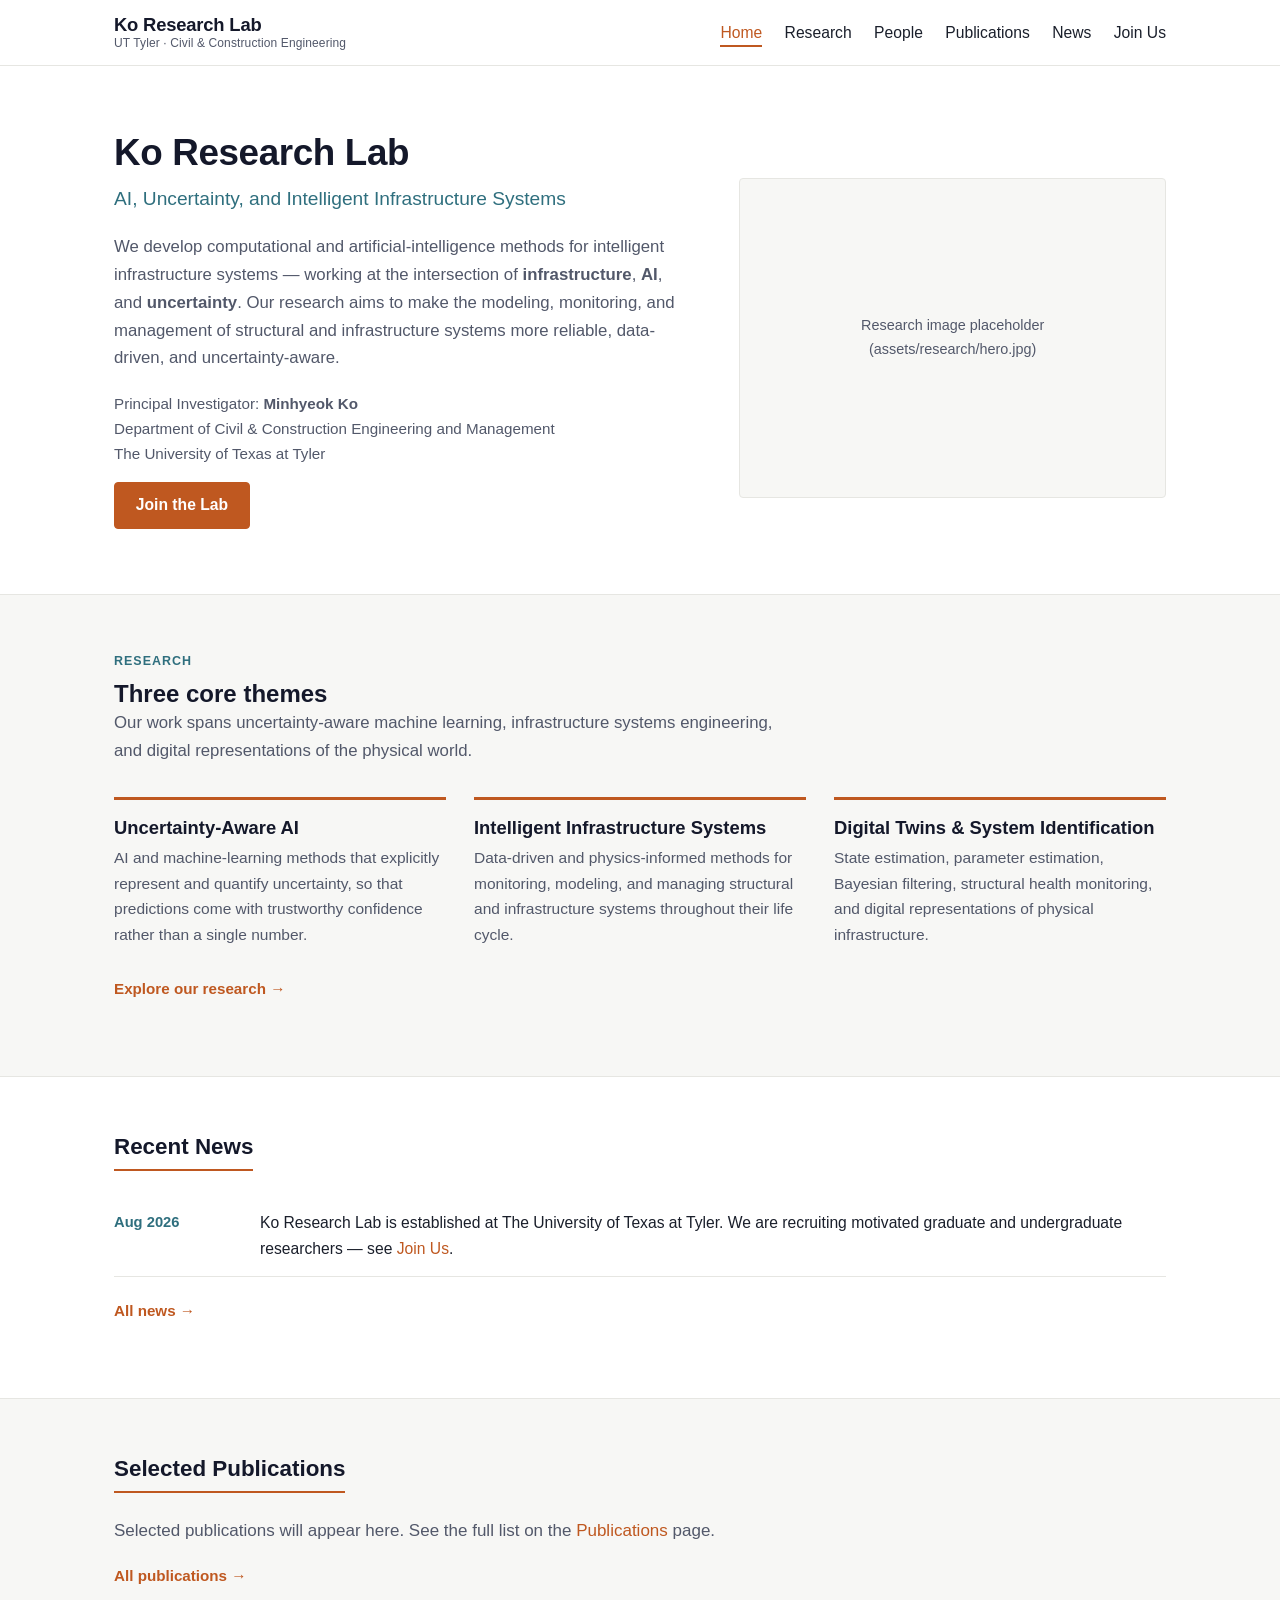
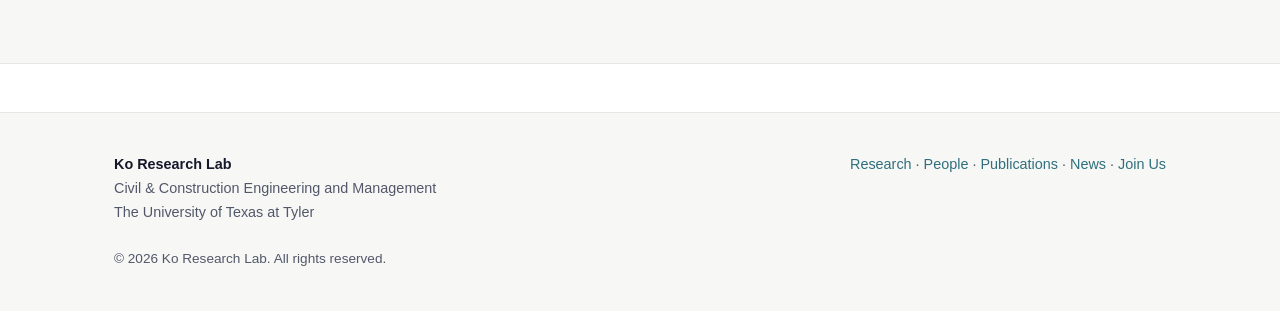
==== index.html @ 1be84fcd "Initial Ko Research Lab website" ====
<!DOCTYPE html>
<html lang="en">
<head>
  <meta charset="UTF-8">
  <meta name="viewport" content="width=device-width, initial-scale=1.0">
  <title>Ko Research Lab</title>
  <meta name="description" content="Ko Research Lab at The University of Texas at Tyler develops computational and AI methods for intelligent infrastructure systems, with an emphasis on uncertainty.">
  <link rel="stylesheet" href="css/style.css">
</head>
<body>

  <!-- ===================== HEADER / NAV ===================== -->
  <!-- NOTE: This nav block is duplicated on every page. If you change a link,
       update it on all pages (index, research, people, publications, news, join). -->
  <header class="site-header">
    <nav class="nav" aria-label="Main navigation">
      <div class="nav-brand">
        <a href="index.html">Ko Research Lab</a>
        <span class="nav-sub">UT Tyler &middot; Civil &amp; Construction Engineering</span>
      </div>
      <button class="nav-toggle" aria-label="Toggle navigation menu" aria-expanded="false">&#9776;</button>
      <ul class="nav-links">
        <li><a href="index.html" class="active">Home</a></li>
        <li><a href="research.html">Research</a></li>
        <li><a href="people.html">People</a></li>
        <li><a href="publications.html">Publications</a></li>
        <li><a href="news.html">News</a></li>
        <li><a href="join.html">Join Us</a></li>
      </ul>
    </nav>
  </header>

  <!-- ===================== HERO ===================== -->
  <section class="hero">
    <div class="container">
      <div class="hero-grid">
        <div class="hero-text">
          <h1>Ko Research Lab</h1>
          <p class="tagline">AI, Uncertainty, and Intelligent Infrastructure Systems</p>
          <p class="lead">
            We develop computational and artificial-intelligence methods for
            intelligent infrastructure systems &mdash; working at the
            intersection of <strong>infrastructure</strong>,
            <strong>AI</strong>, and <strong>uncertainty</strong>. Our research
            aims to make the modeling, monitoring, and management of structural
            and infrastructure systems more reliable, data-driven, and
            uncertainty-aware.
          </p>
          <p class="hero-affiliation">
            Principal Investigator: <strong>Minhyeok Ko</strong><br>
            Department of Civil &amp; Construction Engineering and Management<br>
            The University of Texas at Tyler
          </p>
          <p><a href="join.html" class="btn">Join the Lab</a></p>
        </div>
        <div class="hero-visual">
          <!-- Replace with a research image: put a file in assets/research/
               and set src below, e.g. src="assets/research/hero.jpg" -->
          <div class="hero-image">
            <span>Research image placeholder<br>(assets/research/hero.jpg)</span>
          </div>
        </div>
      </div>
    </div>
  </section>

  <!-- ===================== RESEARCH THEMES ===================== -->
  <section class="section section-soft">
    <div class="container">
      <p class="eyebrow">Research</p>
      <h2 class="mb-0">Three core themes</h2>
      <p class="page-intro">
        Our work spans uncertainty-aware machine learning, infrastructure
        systems engineering, and digital representations of the physical world.
      </p>
      <div class="theme-grid">
        <div class="theme">
          <h3>Uncertainty-Aware AI</h3>
          <p>
            AI and machine-learning methods that explicitly represent and
            quantify uncertainty, so that predictions come with trustworthy
            confidence rather than a single number.
          </p>
        </div>
        <div class="theme">
          <h3>Intelligent Infrastructure Systems</h3>
          <p>
            Data-driven and physics-informed methods for monitoring, modeling,
            and managing structural and infrastructure systems throughout their
            life cycle.
          </p>
        </div>
        <div class="theme">
          <h3>Digital Twins &amp; System Identification</h3>
          <p>
            State estimation, parameter estimation, Bayesian filtering,
            structural health monitoring, and digital representations of
            physical infrastructure.
          </p>
        </div>
      </div>
      <p style="margin-top:1.75rem;">
        <a href="research.html" class="link-more">Explore our research &rarr;</a>
      </p>
    </div>
  </section>

  <!-- ===================== RECENT NEWS ===================== -->
  <section class="section">
    <div class="container">
      <h2 class="section-title">Recent News</h2>
      <!-- To add news, edit news.html (the full list). Mirror the newest few here. -->
      <ul class="news-list">
        <li>
          <span class="news-date">Aug 2026</span>
          <span class="news-text">Ko Research Lab is established at The University of Texas at Tyler. We are recruiting motivated graduate and undergraduate researchers &mdash; see <a href="join.html">Join Us</a>.</span>
        </li>
      </ul>
      <p style="margin-top:1.25rem;">
        <a href="news.html" class="link-more">All news &rarr;</a>
      </p>
    </div>
  </section>

  <!-- ===================== SELECTED PUBLICATIONS ===================== -->
  <section class="section section-soft">
    <div class="container">
      <h2 class="section-title">Selected Publications</h2>
      <!-- Mirror a few highlighted entries from publications.html here. -->
      <p class="text-muted">
        Selected publications will appear here. See the full list on the
        <a href="publications.html">Publications</a> page.
      </p>
      <p style="margin-top:1rem;">
        <a href="publications.html" class="link-more">All publications &rarr;</a>
      </p>
    </div>
  </section>

  <!-- ===================== FOOTER ===================== -->
  <!-- NOTE: This footer is duplicated on every page. -->
  <footer class="site-footer">
    <div class="container">
      <div class="footer-grid">
        <div>
          <span class="footer-brand">Ko Research Lab</span><br>
          Civil &amp; Construction Engineering and Management<br>
          The University of Texas at Tyler
        </div>
        <div>
          <a href="research.html">Research</a> &middot;
          <a href="people.html">People</a> &middot;
          <a href="publications.html">Publications</a> &middot;
          <a href="news.html">News</a> &middot;
          <a href="join.html">Join Us</a>
        </div>
      </div>
      <p style="margin-top:1.5rem; margin-bottom:0; font-size:0.85rem;">
        &copy; <span id="year">2026</span> Ko Research Lab. All rights reserved.
      </p>
    </div>
  </footer>

  <script src="js/main.js"></script>
</body>
</html>
---- css/style.css ----
/* =========================================================================
   Ko Research Lab — stylesheet
   A single, plain CSS file. No preprocessor, no framework, no build step.
   Edit the variables in :root below to adjust the overall look.
   ========================================================================= */

/* ---- Design tokens ---------------------------------------------------- */
:root {
  /* Colors */
  --color-bg: #ffffff;
  --color-bg-soft: #f7f7f5;      /* subtle off-white for alternating sections */
  --color-text: #1a1f2b;         /* near-black, slightly navy */
  --color-text-soft: #52586a;    /* muted body text / captions */
  --color-heading: #14182a;      /* dark navy for headings */
  --color-border: #e6e6e2;       /* hairline borders */

  --color-accent: #bf5820;       /* subtle burnt orange (UT Tyler inspired) */
  --color-accent-dark: #9c4718;  /* darker orange for hover */
  --color-secondary: #2f6f7e;    /* muted blue/teal, used sparingly */

  /* Typography */
  --font-sans: -apple-system, BlinkMacSystemFont, "Segoe UI", Roboto,
               "Helvetica Neue", Arial, "Noto Sans", sans-serif;
  --font-serif: Georgia, "Times New Roman", serif;

  /* Layout */
  --content-width: 1100px;
  --content-narrow: 780px;
  --space: 1rem;

  --radius: 4px;
}

/* ---- Reset / base ----------------------------------------------------- */
*,
*::before,
*::after {
  box-sizing: border-box;
}

html {
  -webkit-text-size-adjust: 100%;
  scroll-behavior: smooth;
}

body {
  margin: 0;
  font-family: var(--font-sans);
  font-size: 17px;
  line-height: 1.65;
  color: var(--color-text);
  background: var(--color-bg);
  -webkit-font-smoothing: antialiased;
  text-rendering: optimizeLegibility;
}

img {
  max-width: 100%;
  height: auto;
  display: block;
}

a {
  color: var(--color-accent);
  text-decoration: none;
}

a:hover {
  color: var(--color-accent-dark);
  text-decoration: underline;
}

h1, h2, h3, h4 {
  color: var(--color-heading);
  line-height: 1.25;
  font-weight: 650;
  margin: 0 0 0.6em;
}

h1 { font-size: 2rem; letter-spacing: -0.01em; }
h2 { font-size: 1.5rem; }
h3 { font-size: 1.15rem; }

p { margin: 0 0 1em; }

hr {
  border: 0;
  border-top: 1px solid var(--color-border);
  margin: 2.5rem 0;
}

/* ---- Layout containers ------------------------------------------------ */
.container {
  width: 100%;
  max-width: var(--content-width);
  margin: 0 auto;
  padding: 0 1.5rem;
}

.container-narrow {
  max-width: var(--content-narrow);
}

.section {
  padding: 3.5rem 0;
}

.section-soft {
  background: var(--color-bg-soft);
  border-top: 1px solid var(--color-border);
  border-bottom: 1px solid var(--color-border);
}

.section-title {
  font-size: 1.4rem;
  margin-bottom: 1.5rem;
  padding-bottom: 0.5rem;
  border-bottom: 2px solid var(--color-accent);
  display: inline-block;
}

/* Small eyebrow / kicker text above headings */
.eyebrow {
  text-transform: uppercase;
  letter-spacing: 0.08em;
  font-size: 0.78rem;
  font-weight: 650;
  color: var(--color-secondary);
  margin-bottom: 0.5rem;
}

/* ---- Site header / navigation ----------------------------------------- */
.site-header {
  border-bottom: 1px solid var(--color-border);
  background: var(--color-bg);
  position: sticky;
  top: 0;
  z-index: 100;
}

.nav {
  display: flex;
  align-items: center;
  justify-content: space-between;
  max-width: var(--content-width);
  margin: 0 auto;
  padding: 0.9rem 1.5rem;
}

.nav-brand {
  display: flex;
  flex-direction: column;
  line-height: 1.2;
}

.nav-brand a {
  color: var(--color-heading);
  text-decoration: none;
  font-weight: 700;
  font-size: 1.15rem;
  letter-spacing: -0.01em;
}

.nav-brand a:hover { color: var(--color-heading); }

.nav-brand .nav-sub {
  font-size: 0.75rem;
  color: var(--color-text-soft);
  font-weight: 500;
  letter-spacing: 0.01em;
}

.nav-links {
  display: flex;
  align-items: center;
  gap: 1.4rem;
  list-style: none;
  margin: 0;
  padding: 0;
}

.nav-links a {
  color: var(--color-text);
  text-decoration: none;
  font-size: 0.98rem;
  font-weight: 500;
  padding: 0.25rem 0;
  border-bottom: 2px solid transparent;
}

.nav-links a:hover {
  color: var(--color-accent);
  border-bottom-color: var(--color-accent);
}

.nav-links a.active {
  color: var(--color-accent);
  border-bottom-color: var(--color-accent);
}

/* Mobile menu toggle (hidden on desktop) */
.nav-toggle {
  display: none;
  background: none;
  border: 1px solid var(--color-border);
  border-radius: var(--radius);
  padding: 0.4rem 0.6rem;
  cursor: pointer;
  color: var(--color-heading);
  font-size: 1.2rem;
  line-height: 1;
}

/* ---- Hero ------------------------------------------------------------- */
.hero {
  padding: 4rem 0 3rem;
}

.hero-grid {
  display: grid;
  grid-template-columns: 1.15fr 0.85fr;
  gap: 3rem;
  align-items: center;
}

.hero h1 {
  font-size: 2.3rem;
  margin-bottom: 0.4rem;
}

.hero .tagline {
  font-size: 1.2rem;
  color: var(--color-secondary);
  font-weight: 500;
  margin-bottom: 1.2rem;
}

.hero .lead {
  font-size: 1.05rem;
  color: var(--color-text-soft);
}

.hero-affiliation {
  font-size: 0.95rem;
  color: var(--color-text-soft);
  margin-top: 1.2rem;
}

/* Hero image / placeholder */
.hero-image {
  width: 100%;
  aspect-ratio: 4 / 3;
  background: var(--color-bg-soft);
  border: 1px solid var(--color-border);
  border-radius: var(--radius);
  display: flex;
  align-items: center;
  justify-content: center;
  color: var(--color-text-soft);
  font-size: 0.9rem;
  text-align: center;
  padding: 1rem;
  overflow: hidden;
}

.hero-image img {
  width: 100%;
  height: 100%;
  object-fit: cover;
}

/* ---- Buttons ---------------------------------------------------------- */
.btn {
  display: inline-block;
  background: var(--color-accent);
  color: #fff;
  padding: 0.6rem 1.3rem;
  border-radius: var(--radius);
  font-weight: 600;
  font-size: 0.98rem;
  text-decoration: none;
  border: 1px solid var(--color-accent);
}

.btn:hover {
  background: var(--color-accent-dark);
  border-color: var(--color-accent-dark);
  color: #fff;
  text-decoration: none;
}

.btn-outline {
  background: transparent;
  color: var(--color-accent);
}

.btn-outline:hover {
  background: var(--color-accent);
  color: #fff;
}

/* ---- Research theme cards (home) -------------------------------------- */
.theme-grid {
  display: grid;
  grid-template-columns: repeat(3, 1fr);
  gap: 1.75rem;
}

.theme {
  border-top: 3px solid var(--color-accent);
  padding-top: 1rem;
}

.theme h3 {
  margin-bottom: 0.4rem;
}

.theme p {
  color: var(--color-text-soft);
  font-size: 0.97rem;
  margin: 0;
}

/* ---- Two-column content (research page etc.) -------------------------- */
.research-theme {
  display: grid;
  grid-template-columns: 1fr;
  gap: 0.5rem;
  padding: 2rem 0;
  border-bottom: 1px solid var(--color-border);
}

.research-theme:last-child {
  border-bottom: 0;
}

.research-theme h2 {
  margin-bottom: 0.3rem;
}

.research-theme .theme-tags {
  font-size: 0.85rem;
  color: var(--color-secondary);
  font-weight: 500;
  margin-bottom: 0.6rem;
}

.research-theme p {
  color: var(--color-text-soft);
  max-width: 70ch;
}

/* Generic image placeholder box */
.img-placeholder {
  background: var(--color-bg-soft);
  border: 1px dashed var(--color-border);
  border-radius: var(--radius);
  display: flex;
  align-items: center;
  justify-content: center;
  color: var(--color-text-soft);
  font-size: 0.85rem;
  min-height: 180px;
  text-align: center;
  padding: 1rem;
}

/* ---- News list -------------------------------------------------------- */
.news-list {
  list-style: none;
  margin: 0;
  padding: 0;
}

.news-list li {
  display: grid;
  grid-template-columns: 130px 1fr;
  gap: 1rem;
  padding: 0.9rem 0;
  border-bottom: 1px solid var(--color-border);
}

.news-list .news-date {
  color: var(--color-secondary);
  font-weight: 600;
  font-size: 0.92rem;
  white-space: nowrap;
}

.news-list .news-text {
  color: var(--color-text);
  font-size: 0.98rem;
}

/* ---- Publications ----------------------------------------------------- */
.pub-list {
  list-style: none;
  margin: 0;
  padding: 0;
}

.pub {
  padding: 1.3rem 0;
  border-bottom: 1px solid var(--color-border);
}

.pub:last-child { border-bottom: 0; }

.pub-title {
  font-weight: 600;
  color: var(--color-heading);
  margin: 0 0 0.25rem;
  font-size: 1.03rem;
}

.pub-authors {
  color: var(--color-text-soft);
  font-size: 0.95rem;
  margin: 0 0 0.2rem;
}

.pub-authors .me {
  color: var(--color-text);
  font-weight: 700;
}

.pub-venue {
  font-size: 0.93rem;
  color: var(--color-text-soft);
  font-style: italic;
  margin: 0 0 0.4rem;
}

.pub-links {
  display: flex;
  flex-wrap: wrap;
  gap: 0.5rem;
  font-size: 0.85rem;
}

.pub-links a {
  display: inline-block;
  padding: 0.15rem 0.55rem;
  border: 1px solid var(--color-border);
  border-radius: var(--radius);
  color: var(--color-secondary);
  font-weight: 500;
}

.pub-links a:hover {
  border-color: var(--color-accent);
  color: var(--color-accent);
  text-decoration: none;
}

.year-heading {
  font-size: 1.1rem;
  color: var(--color-accent);
  margin: 2rem 0 0.5rem;
  font-weight: 700;
}

/* ---- People ----------------------------------------------------------- */
.people-group {
  margin-bottom: 3rem;
}

.person-grid {
  display: grid;
  grid-template-columns: repeat(auto-fill, minmax(220px, 1fr));
  gap: 2rem;
}

.person {
  display: flex;
  flex-direction: column;
}

.person-photo {
  width: 150px;
  height: 150px;
  border-radius: 50%;
  object-fit: cover;
  background: var(--color-bg-soft);
  border: 1px solid var(--color-border);
  margin-bottom: 0.8rem;
}

.person-photo.placeholder {
  display: flex;
  align-items: center;
  justify-content: center;
  color: var(--color-text-soft);
  font-size: 0.8rem;
  text-align: center;
}

.person h3 {
  margin: 0 0 0.15rem;
  font-size: 1.05rem;
}

.person .person-title {
  color: var(--color-text-soft);
  font-size: 0.9rem;
  margin-bottom: 0.35rem;
}

.person .person-interests {
  font-size: 0.9rem;
  color: var(--color-text-soft);
  margin-bottom: 0.5rem;
}

.person-links {
  display: flex;
  flex-wrap: wrap;
  gap: 0.6rem;
  font-size: 0.85rem;
}

/* PI featured block */
.pi {
  display: grid;
  grid-template-columns: 200px 1fr;
  gap: 2rem;
  align-items: start;
}

.pi .person-photo {
  width: 200px;
  height: 200px;
  border-radius: var(--radius);
}

.pi h3 { font-size: 1.3rem; }

/* ---- Join Us ---------------------------------------------------------- */
.join-block {
  padding: 1.8rem 0;
  border-bottom: 1px solid var(--color-border);
}

.join-block:last-child { border-bottom: 0; }

.callout {
  background: var(--color-bg-soft);
  border-left: 3px solid var(--color-accent);
  padding: 1rem 1.25rem;
  border-radius: 0 var(--radius) var(--radius) 0;
  margin: 1rem 0;
  color: var(--color-text-soft);
  font-size: 0.95rem;
}

/* ---- Simple content lists --------------------------------------------- */
.page-intro {
  max-width: 72ch;
  color: var(--color-text-soft);
  font-size: 1.05rem;
  margin-bottom: 2rem;
}

/* ---- Footer ----------------------------------------------------------- */
.site-footer {
  border-top: 1px solid var(--color-border);
  background: var(--color-bg-soft);
  padding: 2.5rem 0;
  margin-top: 3rem;
  font-size: 0.9rem;
  color: var(--color-text-soft);
}

.footer-grid {
  display: flex;
  flex-wrap: wrap;
  justify-content: space-between;
  gap: 1.5rem;
}

.footer-grid a { color: var(--color-secondary); }

.site-footer .footer-brand {
  font-weight: 700;
  color: var(--color-heading);
}

/* ---- Utilities -------------------------------------------------------- */
.text-muted { color: var(--color-text-soft); }
.mt-0 { margin-top: 0; }
.mb-0 { margin-bottom: 0; }

.link-more {
  font-weight: 600;
  font-size: 0.95rem;
}

/* ---- Responsive ------------------------------------------------------- */
@media (max-width: 860px) {
  .hero-grid {
    grid-template-columns: 1fr;
    gap: 2rem;
  }

  .theme-grid {
    grid-template-columns: 1fr;
    gap: 1.5rem;
  }

  .pi {
    grid-template-columns: 1fr;
    gap: 1rem;
  }

  /* Mobile navigation */
  .nav-toggle {
    display: block;
  }

  .nav-links {
    display: none;
    position: absolute;
    top: 100%;
    left: 0;
    right: 0;
    flex-direction: column;
    align-items: flex-start;
    gap: 0;
    background: var(--color-bg);
    border-bottom: 1px solid var(--color-border);
    padding: 0.5rem 1.5rem 1rem;
  }

  .nav-links.open {
    display: flex;
  }

  .nav-links li {
    width: 100%;
  }

  .nav-links a {
    display: block;
    width: 100%;
    padding: 0.6rem 0;
    border-bottom: 1px solid var(--color-border);
  }

  .nav-links a:hover {
    border-bottom-color: var(--color-border);
  }
}

@media (max-width: 560px) {
  body { font-size: 16px; }
  .hero h1 { font-size: 1.9rem; }
  .news-list li { grid-template-columns: 1fr; gap: 0.15rem; }
  .section { padding: 2.5rem 0; }
}
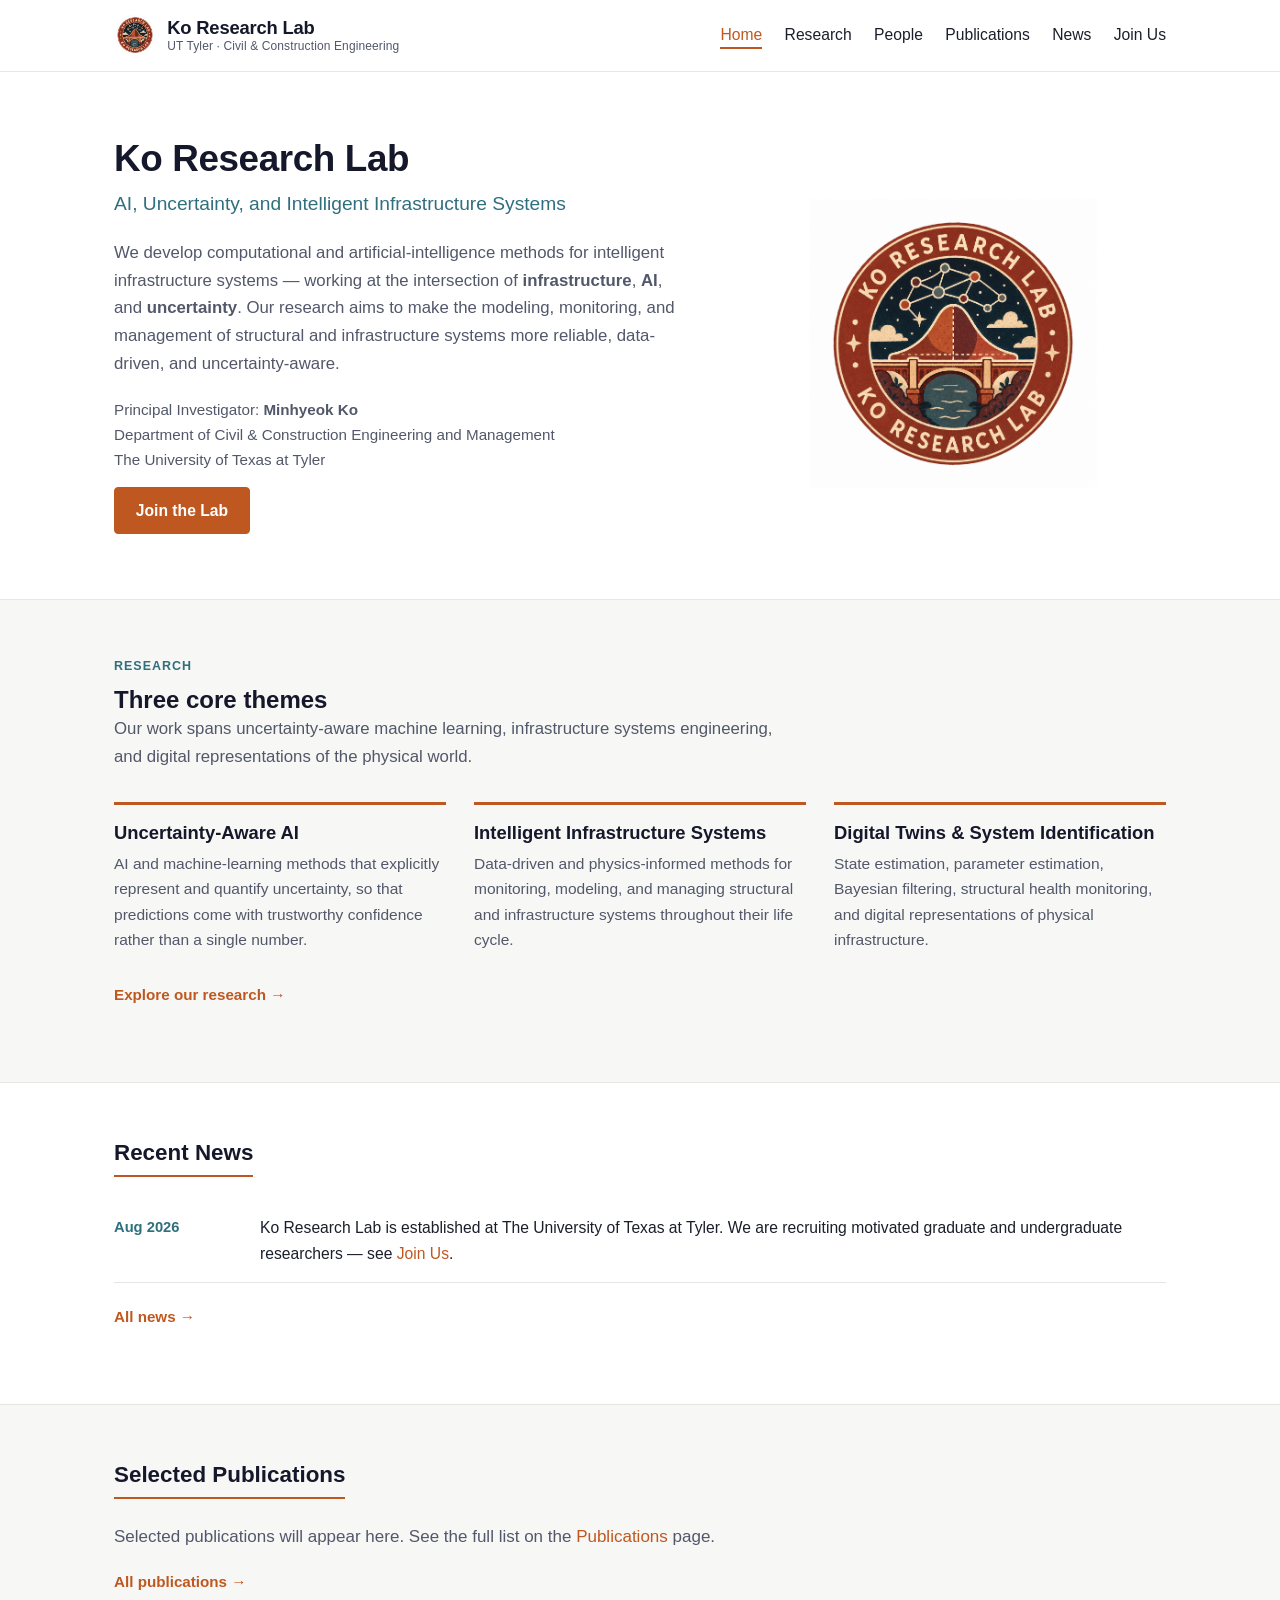
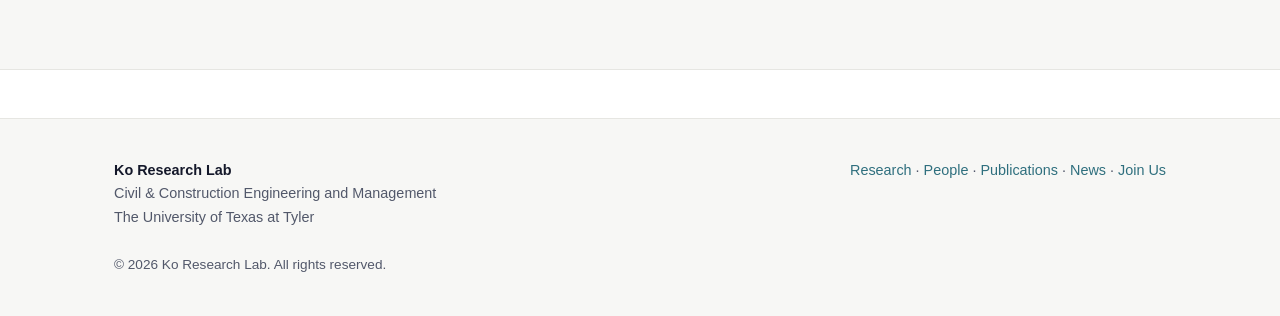
==== commit 44ee2831: "Add Ko Research Lab logo" ====
--- a/index.html
+++ b/index.html
@@ -5,6 +5,7 @@
   <meta name="viewport" content="width=device-width, initial-scale=1.0">
   <title>Ko Research Lab</title>
   <meta name="description" content="Ko Research Lab at The University of Texas at Tyler develops computational and AI methods for intelligent infrastructure systems, with an emphasis on uncertainty.">
+  <link rel="icon" type="image/png" href="assets/logo/logo-ko-lab.png">
   <link rel="stylesheet" href="css/style.css">
 </head>
 <body>
@@ -15,8 +16,11 @@
   <header class="site-header">
     <nav class="nav" aria-label="Main navigation">
       <div class="nav-brand">
-        <a href="index.html">Ko Research Lab</a>
-        <span class="nav-sub">UT Tyler &middot; Civil &amp; Construction Engineering</span>
+        <a href="index.html" aria-label="Ko Research Lab — home"><img class="nav-logo" src="assets/logo/logo-ko-lab.png" alt="Ko Research Lab logo"></a>
+        <div class="nav-brand-text">
+          <a href="index.html">Ko Research Lab</a>
+          <span class="nav-sub">UT Tyler &middot; Civil &amp; Construction Engineering</span>
+        </div>
       </div>
       <button class="nav-toggle" aria-label="Toggle navigation menu" aria-expanded="false">&#9776;</button>
       <ul class="nav-links">
@@ -54,10 +58,10 @@
           <p><a href="join.html" class="btn">Join the Lab</a></p>
         </div>
         <div class="hero-visual">
-          <!-- Replace with a research image: put a file in assets/research/
-               and set src below, e.g. src="assets/research/hero.jpg" -->
-          <div class="hero-image">
-            <span>Research image placeholder<br>(assets/research/hero.jpg)</span>
+          <!-- Lab badge. To use a research photo instead, remove the
+               hero-logo class and point the img at assets/research/hero.jpg -->
+          <div class="hero-image hero-logo">
+            <img src="assets/logo/logo-ko-lab.png" alt="Ko Research Lab logo">
           </div>
         </div>
       </div>
--- a/css/style.css
+++ b/css/style.css
@@ -149,8 +149,21 @@
 
 .nav-brand {
   display: flex;
+  align-items: center;
+  gap: 0.7rem;
+  line-height: 1.2;
+}
+
+.nav-logo {
+  width: 42px;
+  height: 42px;
+  border-radius: 50%;
+  flex-shrink: 0;
+}
+
+.nav-brand-text {
+  display: flex;
   flex-direction: column;
-  line-height: 1.2;
 }
 
 .nav-brand a {
@@ -267,6 +280,20 @@
   width: 100%;
   height: 100%;
   object-fit: cover;
+}
+
+/* When the hero shows the lab logo/badge rather than a photo */
+.hero-image.hero-logo {
+  background: var(--color-bg);
+  border: 0;
+}
+
+.hero-image.hero-logo img {
+  width: auto;
+  height: auto;
+  max-width: 78%;
+  max-height: 100%;
+  object-fit: contain;
 }
 
 /* ---- Buttons ---------------------------------------------------------- */
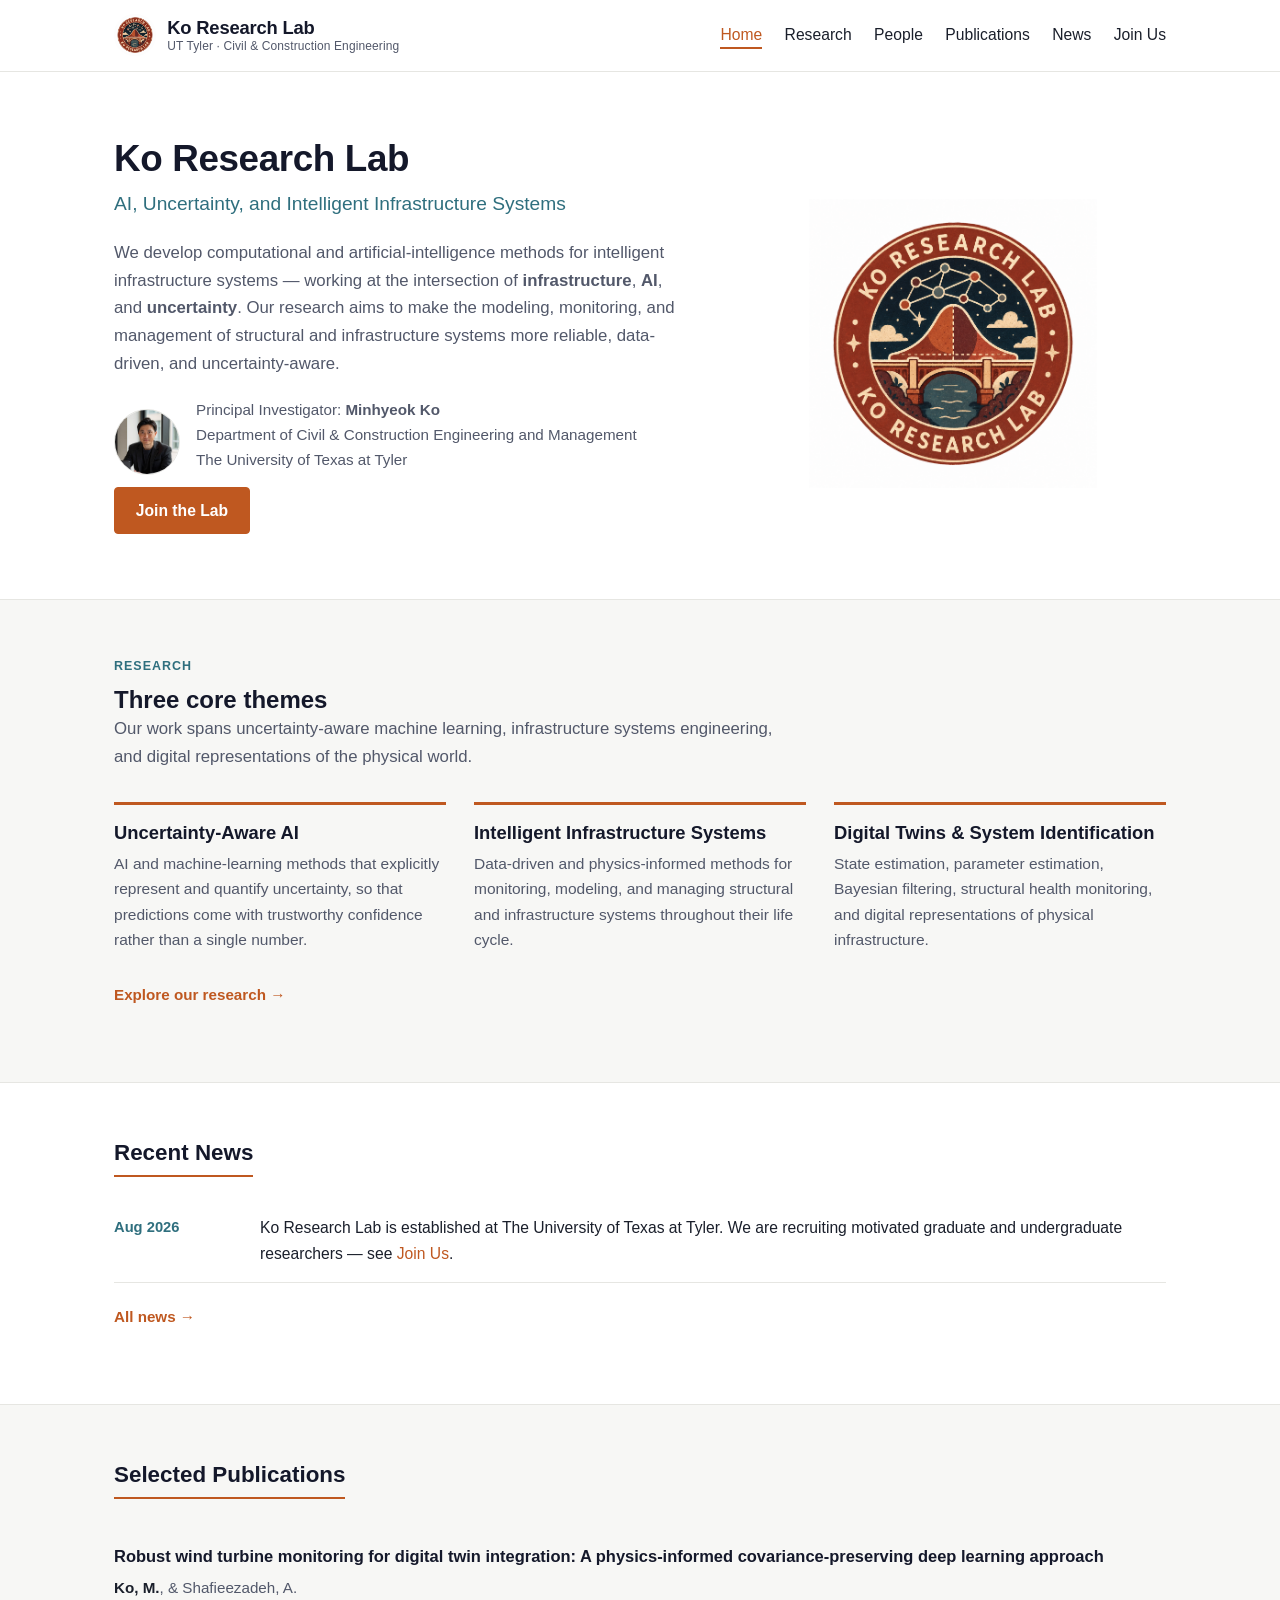
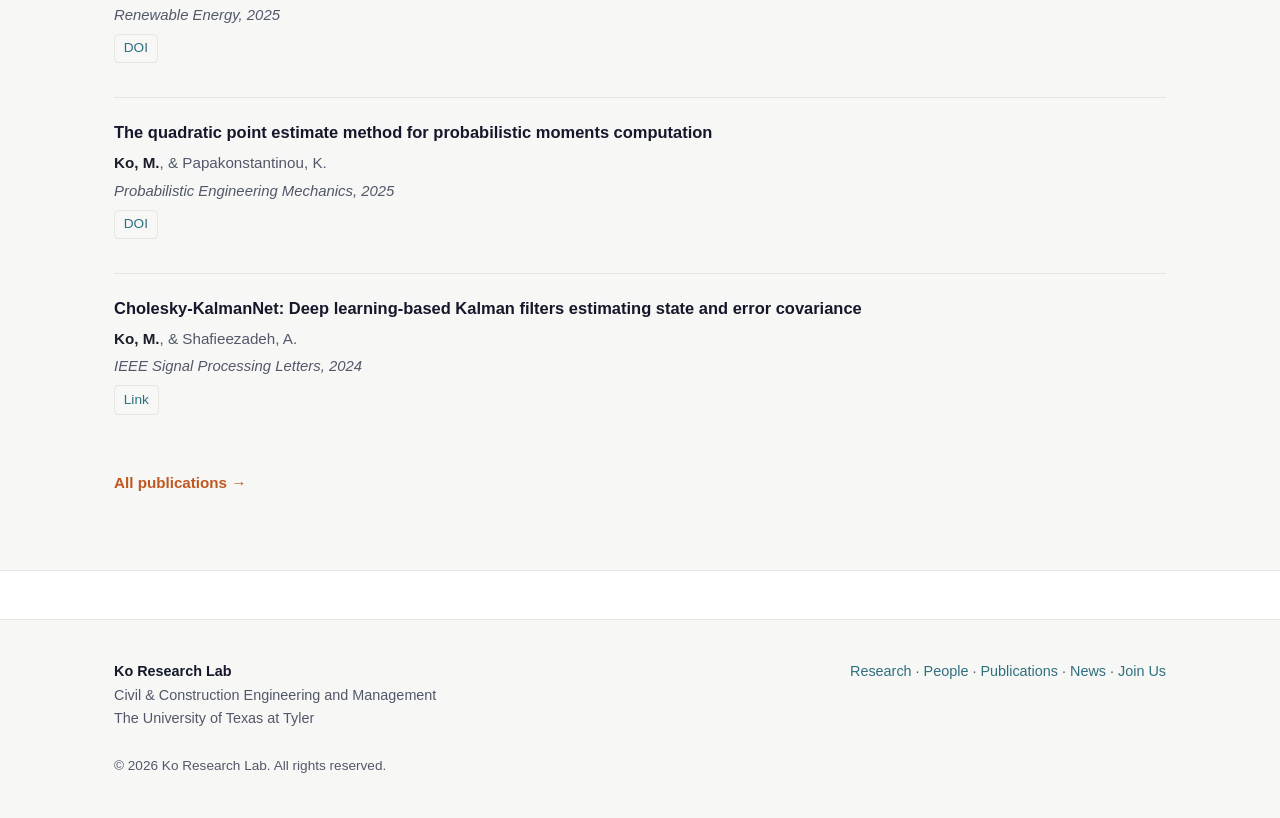
==== commit 897a2f17: "Updated people and photo" ====
--- a/index.html
+++ b/index.html
@@ -50,11 +50,14 @@
             and infrastructure systems more reliable, data-driven, and
             uncertainty-aware.
           </p>
-          <p class="hero-affiliation">
-            Principal Investigator: <strong>Minhyeok Ko</strong><br>
-            Department of Civil &amp; Construction Engineering and Management<br>
-            The University of Texas at Tyler
-          </p>
+          <div class="hero-pi">
+            <img class="hero-pi-photo" src="assets/people/MK-photo.jpg" alt="Minhyeok Ko">
+            <p class="hero-affiliation">
+              Principal Investigator: <strong>Minhyeok Ko</strong><br>
+              Department of Civil &amp; Construction Engineering and Management<br>
+              The University of Texas at Tyler
+            </p>
+          </div>
           <p><a href="join.html" class="btn">Join the Lab</a></p>
         </div>
         <div class="hero-visual">
@@ -130,12 +133,34 @@
   <section class="section section-soft">
     <div class="container">
       <h2 class="section-title">Selected Publications</h2>
-      <!-- Mirror a few highlighted entries from publications.html here. -->
-      <p class="text-muted">
-        Selected publications will appear here. See the full list on the
-        <a href="publications.html">Publications</a> page.
-      </p>
-      <p style="margin-top:1rem;">
+      <!-- A few highlighted entries mirrored from publications.html. -->
+      <ul class="pub-list">
+        <li class="pub">
+          <p class="pub-title">Robust wind turbine monitoring for digital twin integration: A physics-informed covariance-preserving deep learning approach</p>
+          <p class="pub-authors"><span class="me">Ko, M.</span>, &amp; Shafieezadeh, A.</p>
+          <p class="pub-venue">Renewable Energy, 2025</p>
+          <p class="pub-links">
+            <a href="https://doi.org/10.1016/j.renene.2025.123176">DOI</a>
+          </p>
+        </li>
+        <li class="pub">
+          <p class="pub-title">The quadratic point estimate method for probabilistic moments computation</p>
+          <p class="pub-authors"><span class="me">Ko, M.</span>, &amp; Papakonstantinou, K.</p>
+          <p class="pub-venue">Probabilistic Engineering Mechanics, 2025</p>
+          <p class="pub-links">
+            <a href="https://doi.org/10.1016/j.probengmech.2024.103705">DOI</a>
+          </p>
+        </li>
+        <li class="pub">
+          <p class="pub-title">Cholesky-KalmanNet: Deep learning-based Kalman filters estimating state and error covariance</p>
+          <p class="pub-authors"><span class="me">Ko, M.</span>, &amp; Shafieezadeh, A.</p>
+          <p class="pub-venue">IEEE Signal Processing Letters, 2024</p>
+          <p class="pub-links">
+            <a href="https://ieeexplore.ieee.org/document/10804573">Link</a>
+          </p>
+        </li>
+      </ul>
+      <p style="margin-top:1.25rem;">
         <a href="publications.html" class="link-more">All publications &rarr;</a>
       </p>
     </div>
--- a/css/style.css
+++ b/css/style.css
@@ -259,6 +259,28 @@
   margin-top: 1.2rem;
 }
 
+/* Small PI portrait beside the affiliation text in the hero */
+.hero-pi {
+  display: flex;
+  align-items: center;
+  gap: 1rem;
+  margin-top: 1.2rem;
+}
+
+.hero-pi-photo {
+  width: 66px;
+  height: 66px;
+  border-radius: 50%;
+  object-fit: cover;
+  object-position: center 20%;
+  border: 1px solid var(--color-border);
+  flex-shrink: 0;
+}
+
+.hero-pi .hero-affiliation {
+  margin-top: 0;
+}
+
 /* Hero image / placeholder */
 .hero-image {
   width: 100%;
@@ -508,6 +530,7 @@
   height: 150px;
   border-radius: 50%;
   object-fit: cover;
+  object-position: center 20%; /* bias crop toward the face for portraits */
   background: var(--color-bg-soft);
   border: 1px solid var(--color-border);
   margin-bottom: 0.8rem;
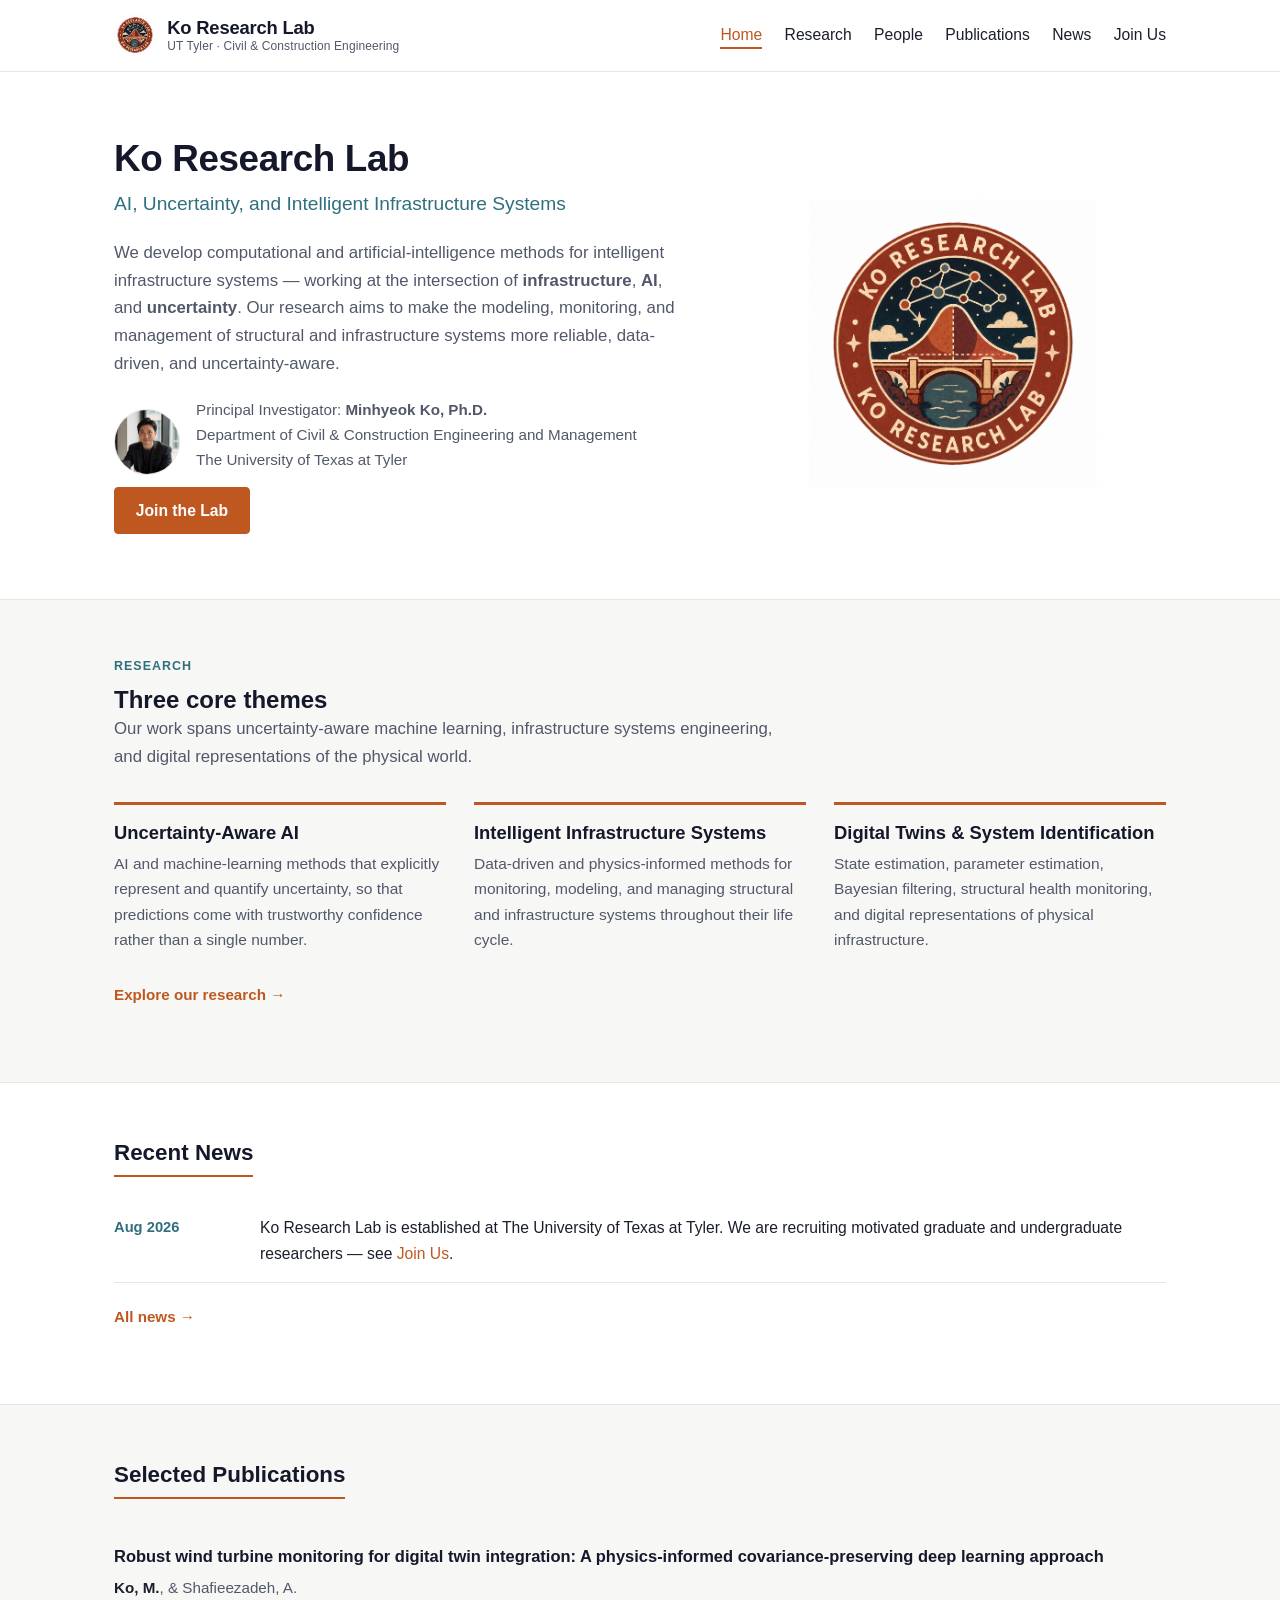
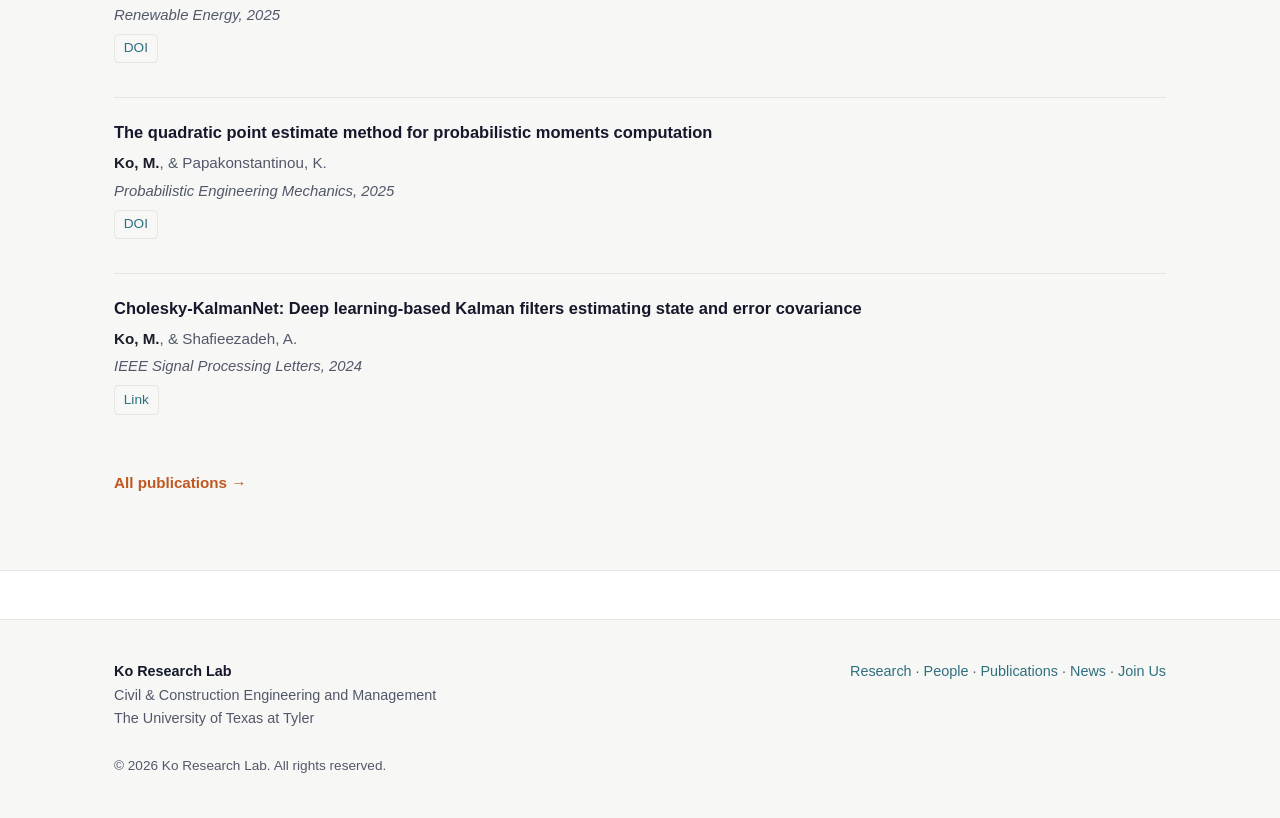
==== commit eb03d453: "Updated people and photo" ====
--- a/index.html
+++ b/index.html
@@ -53,7 +53,7 @@
           <div class="hero-pi">
             <img class="hero-pi-photo" src="assets/people/MK-photo.jpg" alt="Minhyeok Ko">
             <p class="hero-affiliation">
-              Principal Investigator: <strong>Minhyeok Ko</strong><br>
+              Principal Investigator: <strong>Minhyeok Ko, Ph.D.</strong><br>
               Department of Civil &amp; Construction Engineering and Management<br>
               The University of Texas at Tyler
             </p>
--- a/css/style.css
+++ b/css/style.css
@@ -572,18 +572,44 @@
 /* PI featured block */
 .pi {
   display: grid;
-  grid-template-columns: 200px 1fr;
-  gap: 2rem;
+  grid-template-columns: 260px 1fr;
+  gap: 2.5rem;
   align-items: start;
 }
 
 .pi .person-photo {
-  width: 200px;
-  height: 200px;
+  width: 260px;
+  height: 260px;
   border-radius: var(--radius);
 }
 
 .pi h3 { font-size: 1.3rem; }
+
+/* PI education / sub-lists */
+.pi-subhead {
+  font-size: 0.82rem;
+  font-weight: 650;
+  text-transform: uppercase;
+  letter-spacing: 0.06em;
+  color: var(--color-heading);
+  margin: 1.2rem 0 0.5rem;
+}
+
+.edu-list {
+  margin: 0;
+  padding-left: 1.15rem;
+  font-size: 0.93rem;
+  color: var(--color-text-soft);
+}
+
+.edu-list li {
+  margin-bottom: 0.35rem;
+}
+
+.edu-list li strong {
+  color: var(--color-text);
+  font-weight: 600;
+}
 
 /* ---- Join Us ---------------------------------------------------------- */
 .join-block {
@@ -592,6 +618,13 @@
 }
 
 .join-block:last-child { border-bottom: 0; }
+
+/* Keep Join Us text at a comfortable reading width while the page uses the
+   full-width container so the header and content share the same left edge. */
+.join-block > p,
+.join-block .callout {
+  max-width: 68ch;
+}
 
 .callout {
   background: var(--color-bg-soft);
